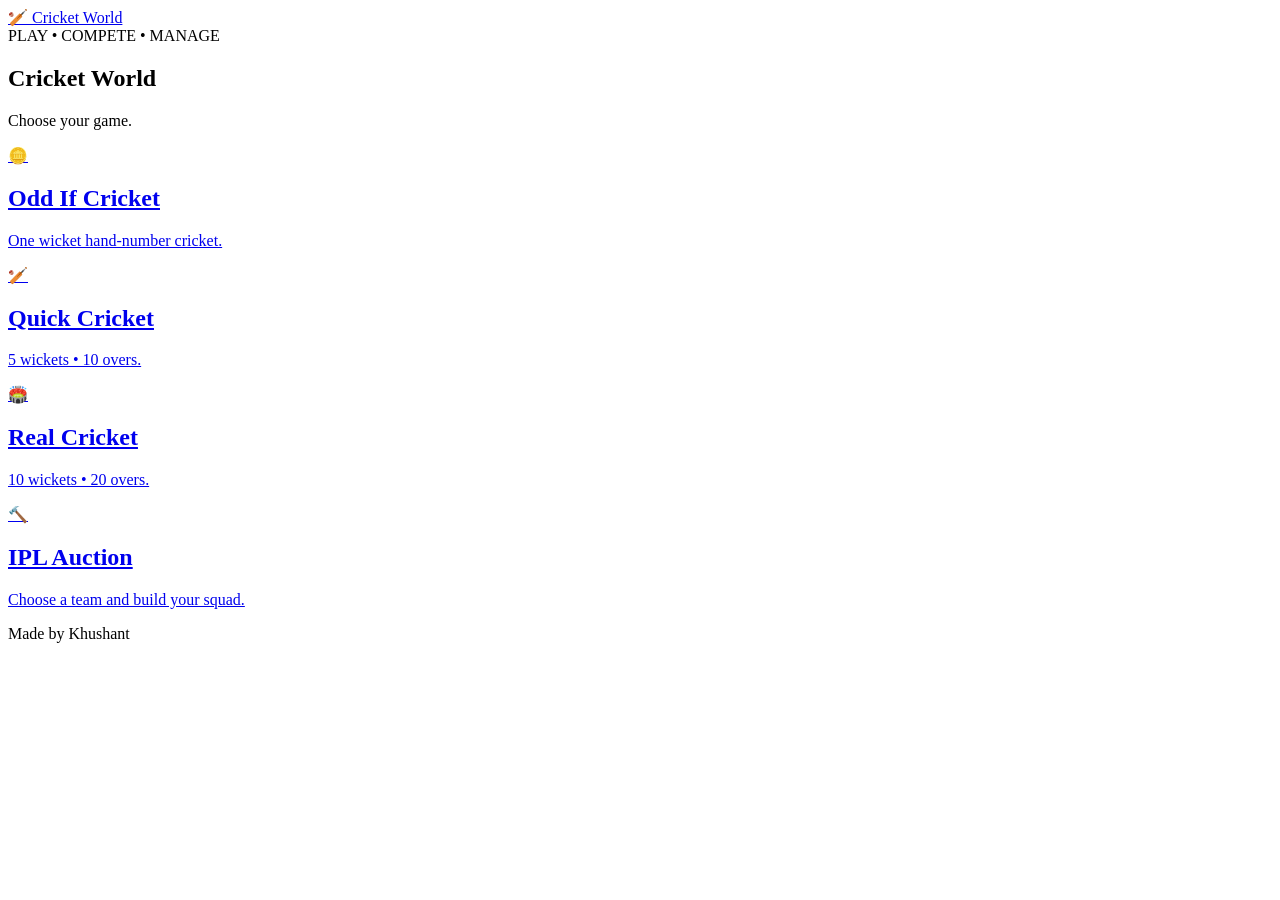
==== index.html @ 645b52a2 "Add files via upload" ====
<!doctype html>
<html><head><meta charset="utf-8"><meta name="viewport" content="width=device-width,initial-scale=1">
<title>Cricket World</title><link rel="stylesheet" href="css/style.css"></head>
<body>
<header><a href="index.html" class="logo">🏏 Cricket World</a></header>
<main>
<section class="hero"><div class="eyebrow">PLAY • COMPETE • MANAGE</div><h1>Cricket World</h1><p>Choose your game.</p></section>
<section class="game-grid">
<a class="card" href="game.html?game=odd"><span>🪙</span><h2>Odd If Cricket</h2><p>One wicket hand-number cricket.</p></a>
<a class="card" href="game.html?game=quick"><span>🏏</span><h2>Quick Cricket</h2><p>5 wickets • 10 overs.</p></a>
<a class="card" href="game.html?game=real"><span>🏟️</span><h2>Real Cricket</h2><p>10 wickets • 20 overs.</p></a>
<a class="card" href="auction.html"><span>🔨</span><h2>IPL Auction</h2><p>Choose a team and build your squad.</p></a>
</section>
</main><footer>Made by Khushant</footer>
</body></html>
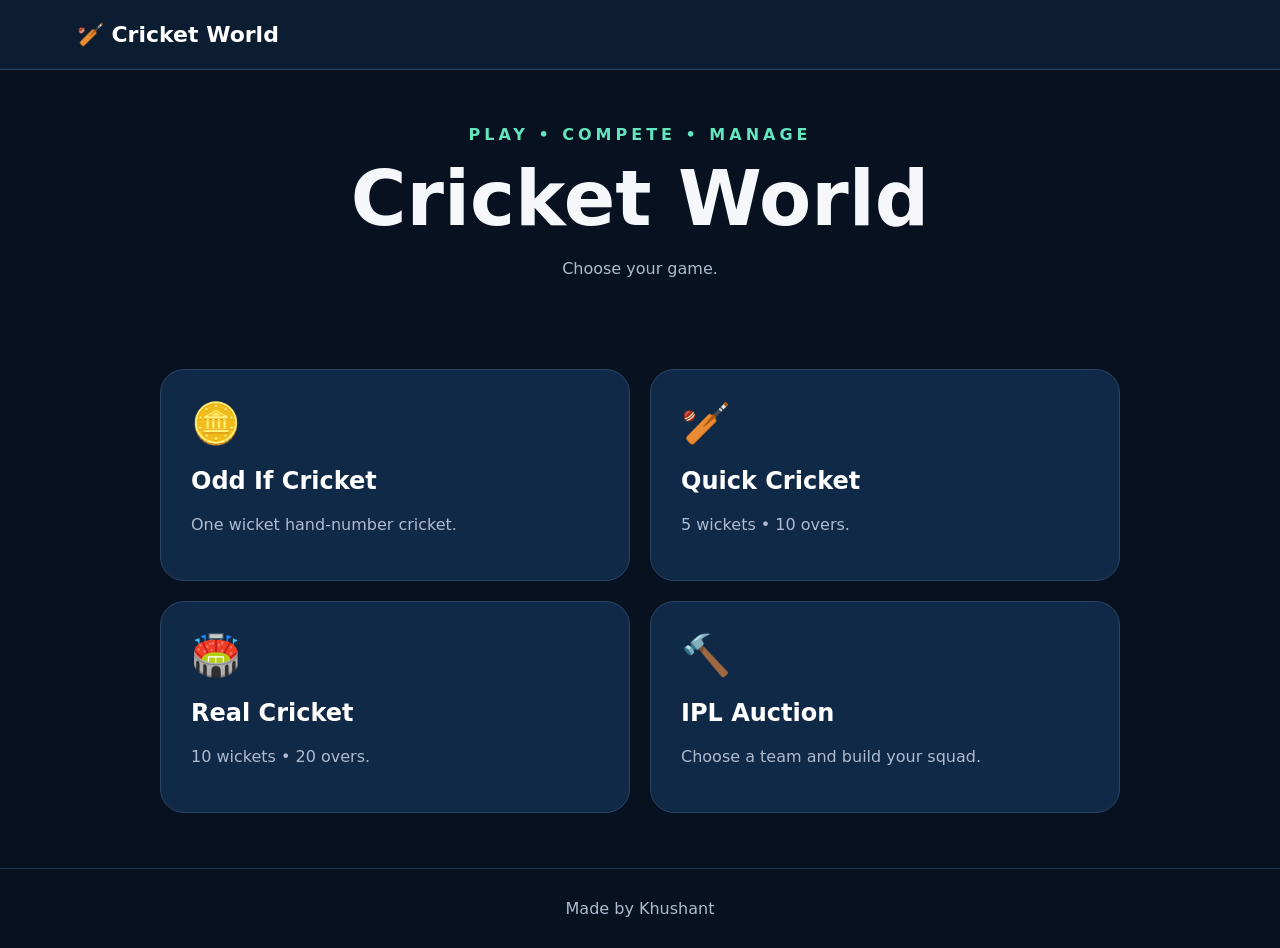
==== commit 43dc9794: "Add files via upload" ====
--- a/index.html
+++ b/index.html
@@ -1,15 +1,9 @@
-<!doctype html>
-<html><head><meta charset="utf-8"><meta name="viewport" content="width=device-width,initial-scale=1">
-<title>Cricket World</title><link rel="stylesheet" href="css/style.css"></head>
-<body>
-<header><a href="index.html" class="logo">🏏 Cricket World</a></header>
-<main>
-<section class="hero"><div class="eyebrow">PLAY • COMPETE • MANAGE</div><h1>Cricket World</h1><p>Choose your game.</p></section>
+<!doctype html><html><head><meta charset="utf-8"><meta name="viewport" content="width=device-width,initial-scale=1"><title>Cricket World</title><link rel="stylesheet" href="css/style.css"></head><body>
+<header><a class="logo" href="index.html">🏏 Cricket World</a></header>
+<main><section class="hero"><div class="eyebrow">PLAY • COMPETE • MANAGE</div><h1>Cricket World</h1><p>Choose your game.</p></section>
 <section class="game-grid">
-<a class="card" href="game.html?game=odd"><span>🪙</span><h2>Odd If Cricket</h2><p>One wicket hand-number cricket.</p></a>
-<a class="card" href="game.html?game=quick"><span>🏏</span><h2>Quick Cricket</h2><p>5 wickets • 10 overs.</p></a>
-<a class="card" href="game.html?game=real"><span>🏟️</span><h2>Real Cricket</h2><p>10 wickets • 20 overs.</p></a>
-<a class="card" href="auction.html"><span>🔨</span><h2>IPL Auction</h2><p>Choose a team and build your squad.</p></a>
-</section>
-</main><footer>Made by Khushant</footer>
-</body></html>+<a class="card" href="game.html?game=odd"><div class="icon">🪙</div><h2>Odd If Cricket</h2><p>One wicket hand-number cricket.</p></a>
+<a class="card" href="game.html?game=quick"><div class="icon">🏏</div><h2>Quick Cricket</h2><p>5 wickets • 10 overs.</p></a>
+<a class="card" href="game.html?game=real"><div class="icon">🏟️</div><h2>Real Cricket</h2><p>10 wickets • 20 overs.</p></a>
+<a class="card" href="auction.html"><div class="icon">🔨</div><h2>IPL Auction</h2><p>Choose a team and build your squad.</p></a>
+</section></main><footer>Made by Khushant</footer></body></html>
--- a/css/style.css
+++ b/css/style.css
@@ -0,0 +1,249 @@
+* {
+  box-sizing: border-box;
+}
+body {
+  margin: 0;
+  background: #07111f;
+  color: #f5f7fb;
+  font-family: system-ui, Arial, sans-serif;
+}
+header {
+  height: 70px;
+  background: #0c1c31;
+  border-bottom: 1px solid #284564;
+  display: flex;
+  align-items: center;
+  padding: 0 6%;
+}
+.logo {
+  font-size: 22px;
+  font-weight: 900;
+  color: #fff;
+  text-decoration: none;
+}
+.hero {
+  text-align: center;
+  padding: 55px 20px;
+}
+.eyebrow {
+  letter-spacing: 4px;
+  color: #63e6be;
+  font-weight: 800;
+}
+.hero h1 {
+  font-size: clamp(44px, 8vw, 76px);
+  margin: 10px;
+}
+.hero p,
+.hint {
+  color: #aebbd0;
+}
+.game-grid {
+  max-width: 1000px;
+  margin: auto;
+  padding: 20px;
+  display: grid;
+  grid-template-columns: repeat(2, 1fr);
+  gap: 20px;
+}
+.card {
+  padding: 30px;
+  border-radius: 24px;
+  background: #102946;
+  border: 1px solid #284564;
+  color: #fff;
+  text-decoration: none;
+  display: block;
+}
+.card .icon {
+  font-size: 40px;
+}
+.card h2 {
+  font-size: 24px;
+}
+.card p {
+  color: #aebbd0;
+}
+.page {
+  max-width: 1000px;
+  margin: auto;
+  padding: 30px 20px;
+}
+.panel {
+  background: #0c1c31;
+  border: 1px solid #284564;
+  border-radius: 22px;
+  padding: 25px;
+  text-align: center;
+}
+.buttons {
+  display: grid;
+  gap: 12px;
+}
+.two {
+  grid-template-columns: repeat(2, 1fr);
+}
+button {
+  border: 0;
+  border-radius: 12px;
+  padding: 13px 18px;
+  font-weight: 800;
+  cursor: pointer;
+  background: #fff;
+  color: #07111f;
+}
+button:disabled {
+  opacity: 0.45;
+  cursor: not-allowed;
+}
+.hidden {
+  display: none;
+}
+.scoreboard {
+  display: flex;
+  justify-content: space-around;
+  background: #07111f;
+  border-radius: 15px;
+  padding: 15px;
+  margin: 20px 0;
+}
+.scoreboard div {
+  display: grid;
+  gap: 4px;
+}
+.scoreboard strong {
+  font-size: 20px;
+}
+.pitch {
+  min-height: 220px;
+  border-radius: 24px;
+  background: #145b37;
+  display: flex;
+  align-items: center;
+  justify-content: center;
+  font-size: 58px;
+  position: relative;
+}
+.pitch span {
+  position: absolute;
+  bottom: 15px;
+  font-size: 17px;
+  font-weight: 800;
+}
+.hands {
+  grid-template-columns: repeat(3, 1fr);
+  margin-top: 18px;
+}
+.hands button {
+  min-height: 90px;
+  font-size: 20px;
+}
+.hands small {
+  display: block;
+  font-size: 13px;
+  margin-top: 5px;
+}
+.team-grid {
+  display: grid;
+  grid-template-columns: repeat(2, 1fr);
+  gap: 12px;
+}
+.team {
+  padding: 20px;
+}
+.auction-head {
+  display: flex;
+  justify-content: space-around;
+  gap: 15px;
+  margin-bottom: 15px;
+}
+.auction-head div {
+  display: grid;
+  gap: 5px;
+}
+.auction-head strong {
+  font-size: 18px;
+}
+.opponents {
+  background: #07111f;
+  padding: 12px;
+  border-radius: 12px;
+  margin-bottom: 15px;
+}
+.player-card {
+  background: #102946;
+  border-radius: 18px;
+  padding: 40px 15px;
+  margin: 18px 0;
+}
+.player-card h1 {
+  font-size: 38px;
+}
+.bid-row {
+  display: flex;
+  justify-content: center;
+  gap: 10px;
+  flex-wrap: wrap;
+}
+.skip {
+  background: #ffcf70;
+}
+.result-box {
+  padding: 14px;
+  background: #07111f;
+  border-radius: 12px;
+  color: #aebbd0;
+}
+.team-summary {
+  background: #102946;
+  border-radius: 18px;
+  padding: 20px;
+  margin: 18px 0;
+  text-align: left;
+}
+.team-summary h2 {
+  margin-top: 0;
+}
+.cat-block {
+  margin: 18px 0;
+}
+.cat-block h3 {
+  color: #63e6be;
+  border-bottom: 1px solid #284564;
+  padding-bottom: 7px;
+}
+.chips {
+  display: flex;
+  flex-wrap: wrap;
+  gap: 8px;
+}
+.chip {
+  background: #0c1c31;
+  border: 1px solid #315271;
+  border-radius: 9px;
+  padding: 8px 12px;
+}
+.empty {
+  color: #91a4bd;
+}
+footer {
+  text-align: center;
+  padding: 30px;
+  color: #aebbd0;
+  border-top: 1px solid #203654;
+  margin-top: 35px;
+}
+@media (max-width: 700px) {
+  .game-grid,
+  .team-grid {
+    grid-template-columns: 1fr;
+  }
+  .hands {
+    grid-template-columns: repeat(2, 1fr);
+  }
+  .hero h1 {
+    font-size: 45px;
+  }
+  .player-card h1 {
+    font-size: 30px;
+  }
